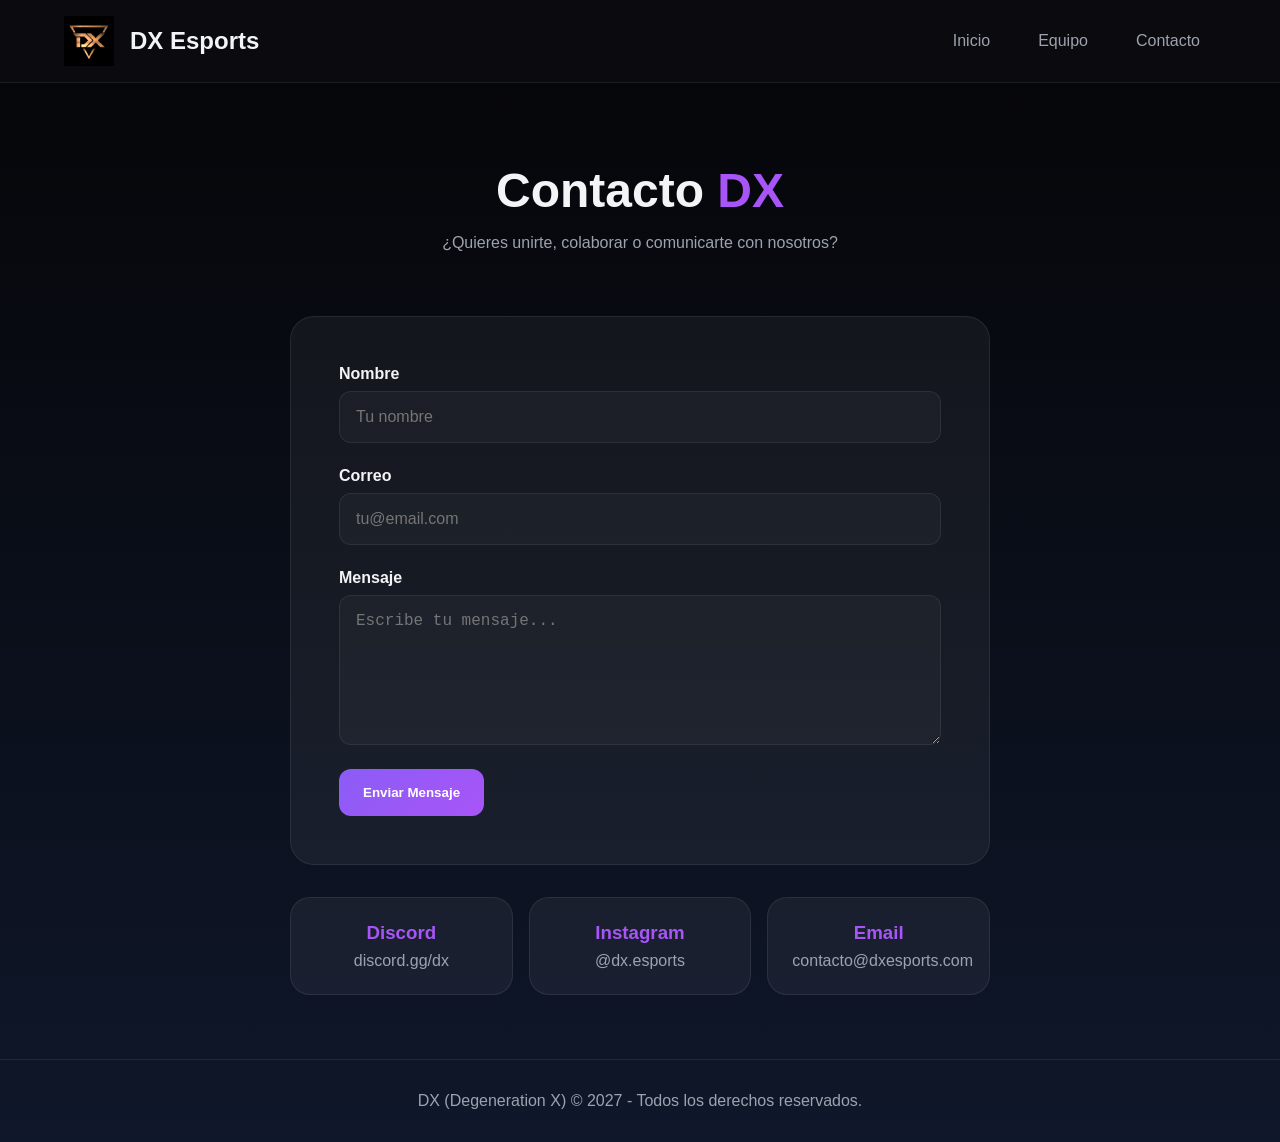
==== P.CONTACTO.html @ 366f817c "Commit profe" ====
<!DOCTYPE html>
<html lang="es">
<head>
    <meta charset="UTF-8">
    <meta name="viewport" content="width=device-width, initial-scale=1.0">
    <title>Contacto | DX Esports</title>

    <style>
        :root {
            --bg: #0a0a0f;
            --primary: #8b5cf6;
            --primary-light: #a855f7;
            --text: #f3f4f6;
            --text-secondary: #9ca3af;
            --card: rgba(255,255,255,0.05);
            --border: rgba(255,255,255,0.08);
        }

        *{
            margin:0;
            padding:0;
            box-sizing:border-box;
        }

        body{
            font-family:'Segoe UI',sans-serif;
            background:linear-gradient(180deg,#050507,#0f172a);
            color:var(--text);
            min-height:100vh;
        }

        .navbar{
            background:#0a0a0f;
            border-bottom:1px solid var(--border);
            padding:1rem 0;
        }

        .nav-container{
            width:min(1200px,90%);
            margin:auto;
            display:flex;
            justify-content:space-between;
            align-items:center;
        }

        .logo{
            display:flex;
            align-items:center;
            gap:1rem;
        }

        .logo img{
            width:50px;
        }

        .nav-links{
            display:flex;
            gap:1rem;
        }

        .nav-links a{
            color:var(--text-secondary);
            text-decoration:none;
            padding:.7rem 1rem;
            border-radius:999px;
            transition:.3s;
        }

        .nav-links a:hover{
            background:var(--primary);
            color:white;
        }

        .hero{
            text-align:center;
            padding:5rem 1rem 2rem;
        }

        .hero h1{
            font-size:3rem;
            margin-bottom:1rem;
        }

        .hero span{
            color:var(--primary-light);
        }

        .hero p{
            color:var(--text-secondary);
        }

        .contact-box{
            width:min(700px,90%);
            margin:2rem auto;
            background:var(--card);
            border:1px solid var(--border);
            border-radius:24px;
            padding:3rem;
        }

        .form-group{
            display:flex;
            flex-direction:column;
            margin-bottom:1.5rem;
        }

        label{
            margin-bottom:.5rem;
            font-weight:600;
        }

        input,
        textarea{
            padding:1rem;
            border-radius:12px;
            border:1px solid var(--border);
            background:rgba(255,255,255,0.03);
            color:white;
            font-size:1rem;
        }

        input:focus,
        textarea:focus{
            outline:none;
            border-color:var(--primary-light);
        }

        textarea{
            resize:vertical;
            min-height:150px;
        }

        .btn{
            background:linear-gradient(135deg,var(--primary),var(--primary-light));
            color:white;
            border:none;
            padding:1rem 1.5rem;
            border-radius:12px;
            cursor:pointer;
            font-weight:bold;
            transition:.3s;
        }

        .btn:hover{
            transform:translateY(-3px);
        }

        .socials{
            width:min(700px,90%);
            margin:2rem auto;
            display:grid;
            grid-template-columns:repeat(auto-fit,minmax(200px,1fr));
            gap:1rem;
        }

        .social-card{
            background:var(--card);
            border:1px solid var(--border);
            padding:1.5rem;
            border-radius:20px;
            text-align:center;
        }

        .social-card h3{
            color:var(--primary-light);
            margin-bottom:.5rem;
        }

        .social-card p{
            color:var(--text-secondary);
        }

        footer{
            margin-top:4rem;
            text-align:center;
            padding:2rem;
            border-top:1px solid var(--border);
            color:var(--text-secondary);
        }

        @media(max-width:768px){

            .nav-container{
                flex-direction:column;
                gap:1rem;
            }

            .nav-links{
                flex-wrap:wrap;
                justify-content:center;
            }

            .contact-box{
                padding:2rem;
            }
        }
    </style>
</head>
<body>

<nav class="navbar">

    <div class="nav-container">

        <div class="logo">
            <img src="logo.png" alt="DX Logo">
            <h2>DX Esports</h2>
        </div>

        <div class="nav-links">
            <a href="P.P.html">Inicio</a>
            <a href="P.EQUIPO.html">Equipo</a>
            <a href="P.CONTACTO.html">Contacto</a>
        </div>

    </div>
</nav>

<section class="hero">

    <h1>Contacto <span>DX</span></h1>

    <p>
        ¿Quieres unirte, colaborar o comunicarte con nosotros?
    </p>

</section>

<section class="contact-box">

    <form>

        <div class="form-group">
            <label>Nombre</label>
            <input type="text" placeholder="Tu nombre">
        </div>

        <div class="form-group">
            <label>Correo</label>
            <input type="email" placeholder="tu@email.com">
        </div>

        <div class="form-group">
            <label>Mensaje</label>
            <textarea placeholder="Escribe tu mensaje..."></textarea>
        </div>

        <button class="btn" type="submit">
            Enviar Mensaje
        </button>

    </form>

</section>

<section class="socials">

    <div class="social-card">
        <h3>Discord</h3>
        <p>discord.gg/dx</p>
    </div>

    <div class="social-card">
        <h3>Instagram</h3>
        <p>@dx.esports</p>
    </div>

    <div class="social-card">
        <h3>Email</h3>
        <p>contacto@dxesports.com</p>
    </div>

</section>

<footer>
    DX (Degeneration X) © 2027 - Todos los derechos reservados.
</footer>

</body>
</html>
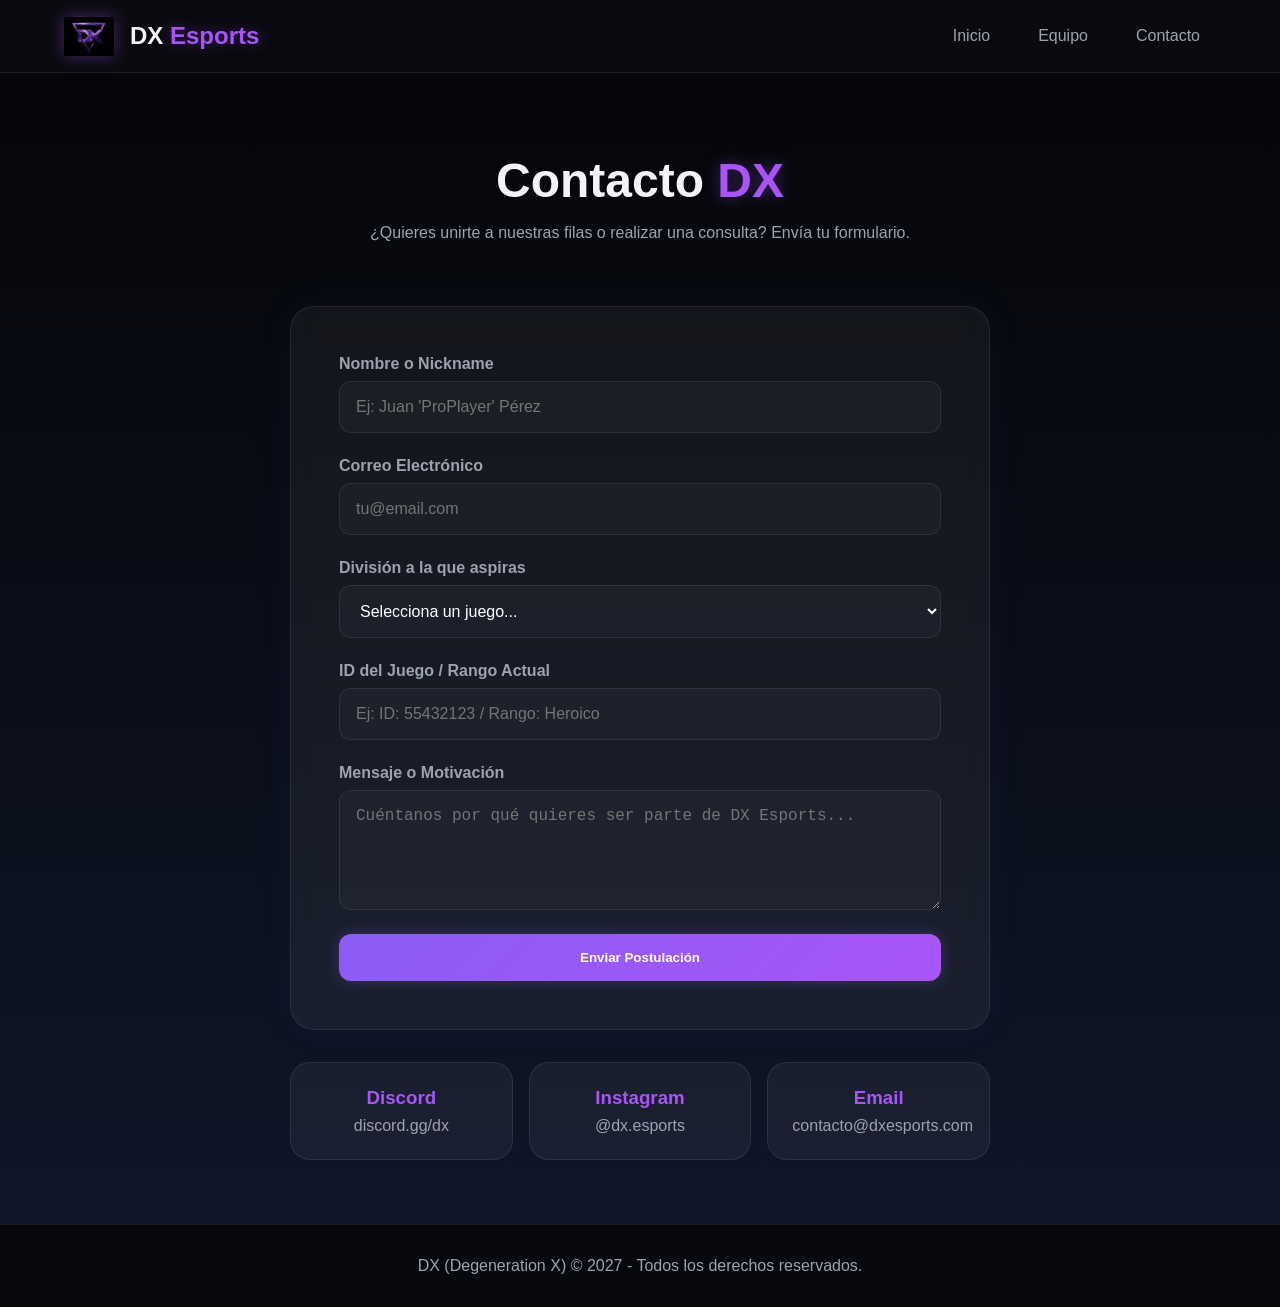
==== commit dec95b66: "P.CONTACTO.html UPGRADE" ====
--- a/P.CONTACTO.html
+++ b/P.CONTACTO.html
@@ -3,7 +3,7 @@
 <head>
     <meta charset="UTF-8">
     <meta name="viewport" content="width=device-width, initial-scale=1.0">
-    <title>Contacto | DX Esports</title>
+    <title>Contacto y Reclutamiento | DX Esports</title>
 
     <style>
         :root {
@@ -14,6 +14,7 @@
             --text-secondary: #9ca3af;
             --card: rgba(255,255,255,0.05);
             --border: rgba(255,255,255,0.08);
+            --primary-glow: rgba(168, 85, 247, 0.4);
         }
 
         *{
@@ -33,6 +34,10 @@
             background:#0a0a0f;
             border-bottom:1px solid var(--border);
             padding:1rem 0;
+            position: sticky;
+            top: 0;
+            z-index: 1000;
+            backdrop-filter: blur(15px);
         }
 
         .nav-container{
@@ -51,6 +56,12 @@
 
         .logo img{
             width:50px;
+            filter: drop-shadow(0 0 8px var(--primary-glow));
+        }
+
+        .logo h2 span {
+            color: var(--primary-light);
+            text-shadow: 0 0 15px rgba(168, 85, 247, 0.4);
         }
 
         .nav-links{
@@ -67,8 +78,9 @@
         }
 
         .nav-links a:hover{
-            background:var(--primary);
-            color:white;
+            background: rgba(139, 92, 246, 0.1);
+            color: var(--primary-light);
+            text-shadow: 0 0 10px var(--primary-glow);
         }
 
         .hero{
@@ -83,6 +95,7 @@
 
         .hero span{
             color:var(--primary-light);
+            text-shadow: 0 0 15px rgba(168, 85, 247, 0.4);
         }
 
         .hero p{
@@ -96,6 +109,8 @@
             border:1px solid var(--border);
             border-radius:24px;
             padding:3rem;
+            backdrop-filter: blur(10px);
+            box-shadow: 0 0 40px rgba(139, 92, 246, 0.05);
         }
 
         .form-group{
@@ -107,9 +122,11 @@
         label{
             margin-bottom:.5rem;
             font-weight:600;
+            color: var(--text-secondary);
         }
 
         input,
+        select,
         textarea{
             padding:1rem;
             border-radius:12px;
@@ -117,20 +134,30 @@
             background:rgba(255,255,255,0.03);
             color:white;
             font-size:1rem;
+            transition: 0.3s;
+        }
+
+        /* Estilo para las opciones del select */
+        select option {
+            background: #0f172a;
+            color: white;
         }
 
         input:focus,
+        select:focus,
         textarea:focus{
             outline:none;
             border-color:var(--primary-light);
+            box-shadow: 0 0 10px rgba(168, 85, 247, 0.2);
         }
 
         textarea{
             resize:vertical;
-            min-height:150px;
+            min-height:120px;
         }
 
         .btn{
+            width: 100%;
             background:linear-gradient(135deg,var(--primary),var(--primary-light));
             color:white;
             border:none;
@@ -139,10 +166,12 @@
             cursor:pointer;
             font-weight:bold;
             transition:.3s;
+            box-shadow: 0 0 15px rgba(139, 92, 246, 0.3);
         }
 
         .btn:hover{
             transform:translateY(-3px);
+            box-shadow: 0 10px 20px var(--primary-glow);
         }
 
         .socials{
@@ -159,6 +188,12 @@
             padding:1.5rem;
             border-radius:20px;
             text-align:center;
+            transition: 0.3s;
+        }
+
+        .social-card:hover {
+            border-color: var(--primary-light);
+            transform: translateY(-5px);
         }
 
         .social-card h3{
@@ -176,10 +211,10 @@
             padding:2rem;
             border-top:1px solid var(--border);
             color:var(--text-secondary);
+            background: rgba(5, 5, 8, 0.8);
         }
 
         @media(max-width:768px){
-
             .nav-container{
                 flex-direction:column;
                 gap:1rem;
@@ -199,77 +234,80 @@
 <body>
 
 <nav class="navbar">
-
     <div class="nav-container">
-
         <div class="logo">
-            <img src="logo.png" alt="DX Logo">
-            <h2>DX Esports</h2>
-        </div>
-
+            <img src="logo2.png" alt="DX Logo">
+            <h2>DX <span>Esports</span></h2>
+        </div>
         <div class="nav-links">
-            <a href="P.P.html">Inicio</a>
-            <a href="P.EQUIPO.html">Equipo</a>
-            <a href="P.CONTACTO.html">Contacto</a>
-        </div>
-
+            <a href="index.html">Inicio</a>
+            <a href="equipo.html">Equipo</a>
+            <a href="contacto.html">Contacto</a>
+        </div>
     </div>
 </nav>
 
 <section class="hero">
-
     <h1>Contacto <span>DX</span></h1>
-
-    <p>
-        ¿Quieres unirte, colaborar o comunicarte con nosotros?
-    </p>
-
+    <p>¿Quieres unirte a nuestras filas o realizar una consulta? Envía tu formulario.</p>
 </section>
 
 <section class="contact-box">
-
-    <form>
-
-        <div class="form-group">
-            <label>Nombre</label>
-            <input type="text" placeholder="Tu nombre">
-        </div>
-
-        <div class="form-group">
-            <label>Correo</label>
-            <input type="email" placeholder="tu@email.com">
-        </div>
-
-        <div class="form-group">
-            <label>Mensaje</label>
-            <textarea placeholder="Escribe tu mensaje..."></textarea>
+    <!-- El atributo data-netlify="true" le indica a Netlify que procese este formulario automáticamente -->
+    <form name="reclutamiento-dx" method="POST" data-netlify="true">
+        
+        <div class="form-group">
+            <label for="nombre">Nombre o Nickname</label>
+            <input type="text" id="nombre" name="nombre" placeholder="Ej: Juan 'ProPlayer' Pérez" required>
+        </div>
+
+        <div class="form-group">
+            <label for="correo">Correo Electrónico</label>
+            <input type="email" id="correo" name="email" placeholder="tu@email.com" required>
+        </div>
+
+        <div class="form-group">
+            <label for="juego">División a la que aspiras</label>
+            <select id="juego" name="juego" required>
+                <option value="" disabled selected>Selecciona un juego...</option>
+                <option value="Free Fire">Free Fire</option>
+                <option value="Call of Duty Mobile">Call of Duty Mobile</option>
+                <option value="FC Mobile">FC Mobile</option>
+                <option value="Counter Strike 2">Counter Strike 2</option>
+                <option value="Consulta General">Solo consulta general</option>
+            </select>
+        </div>
+
+        <div class="form-group">
+            <label for="game-id">ID del Juego / Rango Actual</label>
+            <input type="text" id="game-id" name="game-id" placeholder="Ej: ID: 55432123 / Rango: Heroico">
+        </div>
+
+        <div class="form-group">
+            <label for="mensaje">Mensaje o Motivación</label>
+            <textarea id="mensaje" name="mensaje" placeholder="Cuéntanos por qué quieres ser parte de DX Esports..." required></textarea>
         </div>
 
         <button class="btn" type="submit">
-            Enviar Mensaje
+            Enviar Postulación
         </button>
 
     </form>
-
 </section>
 
 <section class="socials">
-
     <div class="social-card">
         <h3>Discord</h3>
         <p>discord.gg/dx</p>
     </div>
-
     <div class="social-card">
         <h3>Instagram</h3>
         <p>@dx.esports</p>
     </div>
-
     <div class="social-card">
         <h3>Email</h3>
         <p>contacto@dxesports.com</p>
     </div>
-
 </section>
 
 <footer>
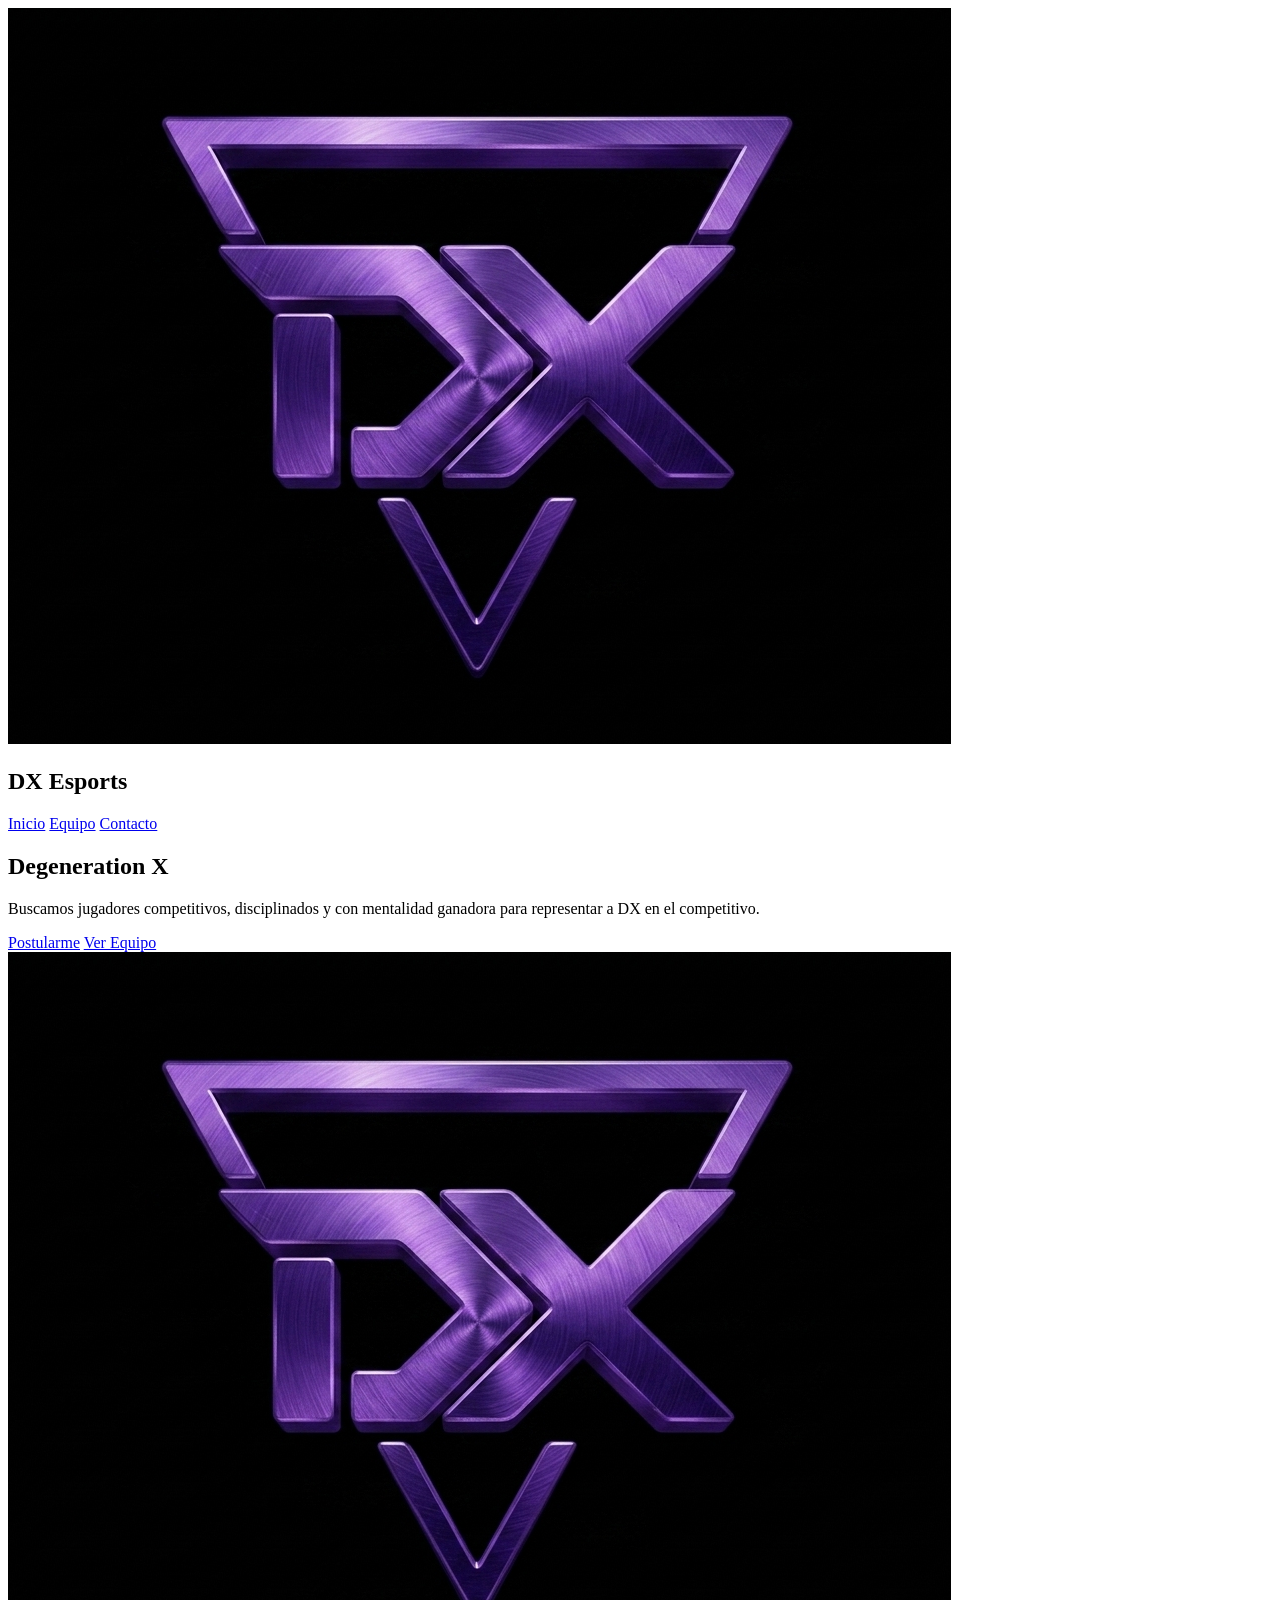
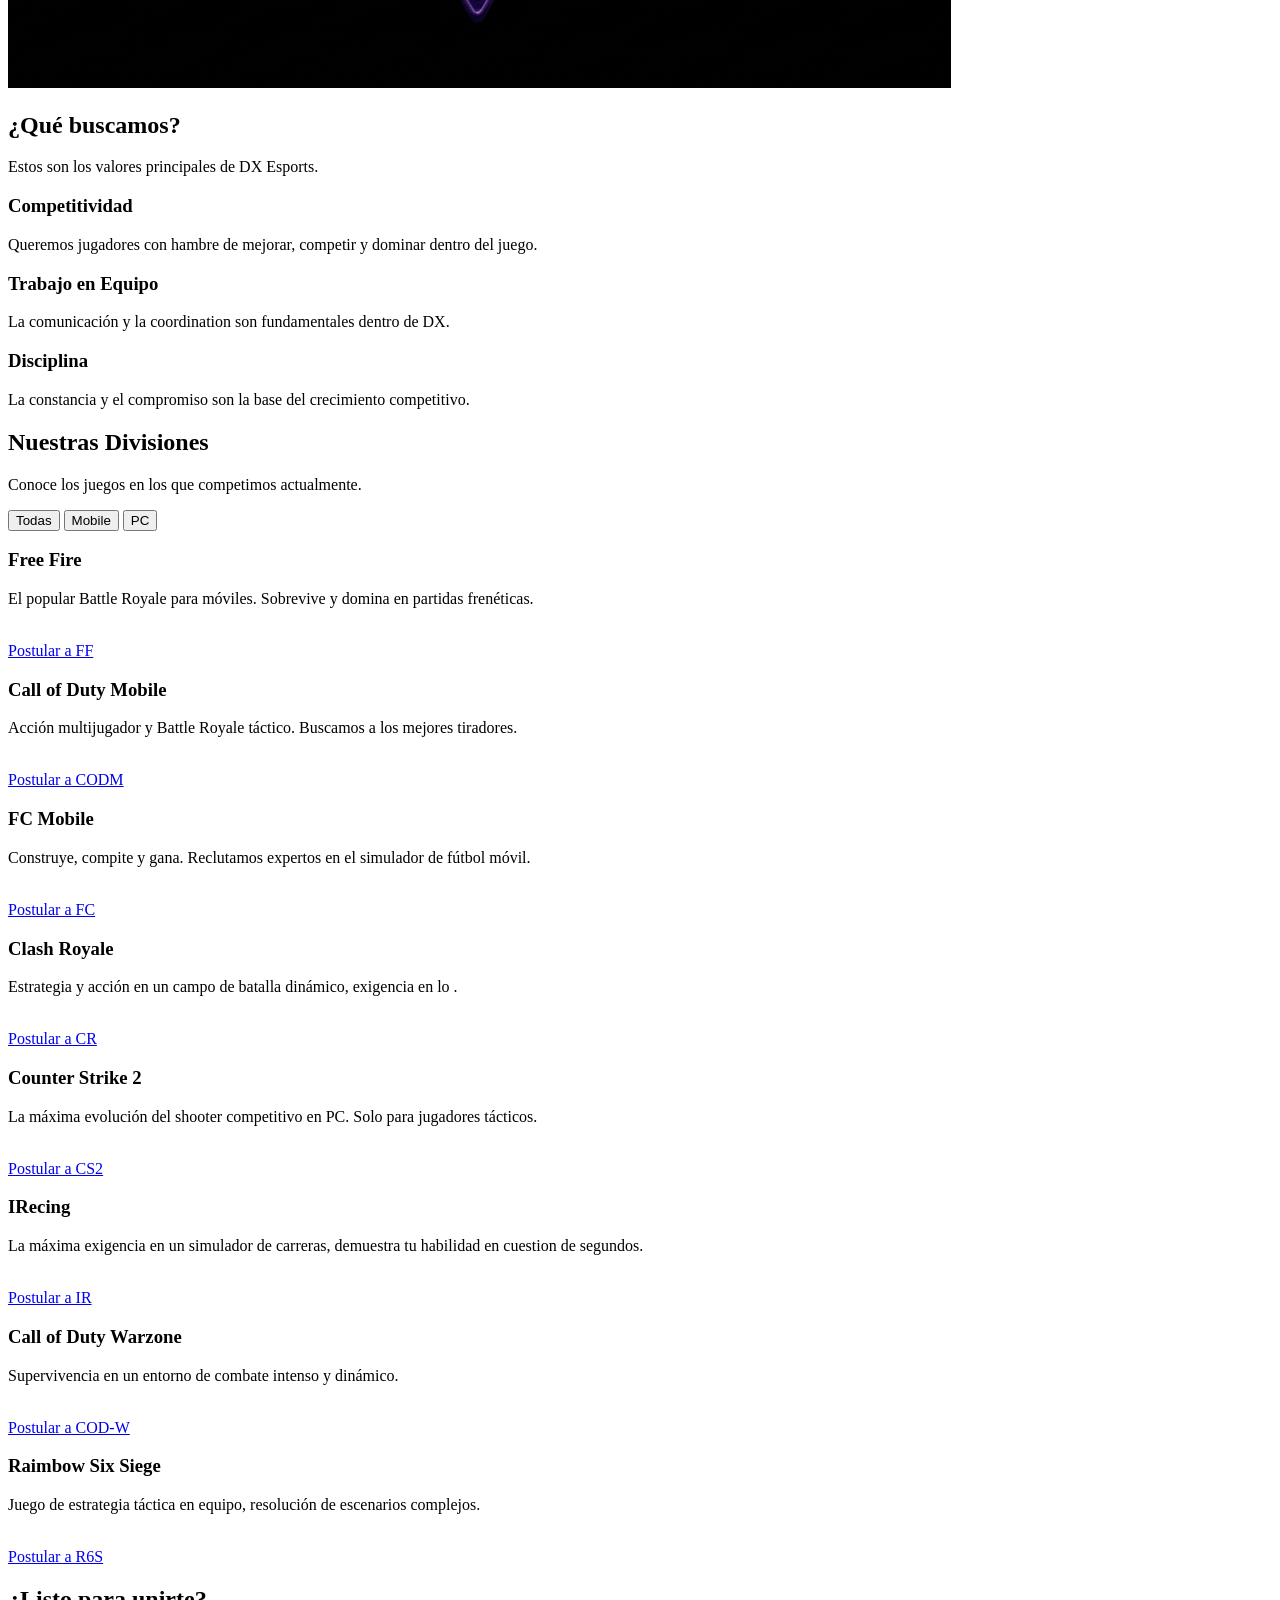
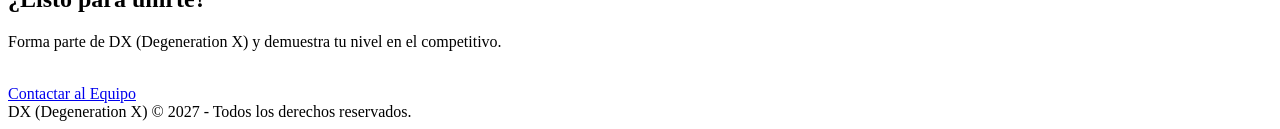
==== commit 82d45586: "Cambios de estructura" ====
--- a/P.CONTACTO.html
+++ b/P.CONTACTO.html
@@ -3,316 +3,137 @@
 <head>
     <meta charset="UTF-8">
     <meta name="viewport" content="width=device-width, initial-scale=1.0">
-    <title>Contacto y Reclutamiento | DX Esports</title>
 
-    <style>
-        :root {
-            --bg: #0a0a0f;
-            --primary: #8b5cf6;
-            --primary-light: #a855f7;
-            --text: #f3f4f6;
-            --text-secondary: #9ca3af;
-            --card: rgba(255,255,255,0.05);
-            --border: rgba(255,255,255,0.08);
-            --primary-glow: rgba(168, 85, 247, 0.4);
-        }
+    <title>DX Esports | Competitivo</title>
 
-        *{
-            margin:0;
-            padding:0;
-            box-sizing:border-box;
-        }
-
-        body{
-            font-family:'Segoe UI',sans-serif;
-            background:linear-gradient(180deg,#050507,#0f172a);
-            color:var(--text);
-            min-height:100vh;
-        }
-
-        .navbar{
-            background:#0a0a0f;
-            border-bottom:1px solid var(--border);
-            padding:1rem 0;
-            position: sticky;
-            top: 0;
-            z-index: 1000;
-            backdrop-filter: blur(15px);
-        }
-
-        .nav-container{
-            width:min(1200px,90%);
-            margin:auto;
-            display:flex;
-            justify-content:space-between;
-            align-items:center;
-        }
-
-        .logo{
-            display:flex;
-            align-items:center;
-            gap:1rem;
-        }
-
-        .logo img{
-            width:50px;
-            filter: drop-shadow(0 0 8px var(--primary-glow));
-        }
-
-        .logo h2 span {
-            color: var(--primary-light);
-            text-shadow: 0 0 15px rgba(168, 85, 247, 0.4);
-        }
-
-        .nav-links{
-            display:flex;
-            gap:1rem;
-        }
-
-        .nav-links a{
-            color:var(--text-secondary);
-            text-decoration:none;
-            padding:.7rem 1rem;
-            border-radius:999px;
-            transition:.3s;
-        }
-
-        .nav-links a:hover{
-            background: rgba(139, 92, 246, 0.1);
-            color: var(--primary-light);
-            text-shadow: 0 0 10px var(--primary-glow);
-        }
-
-        .hero{
-            text-align:center;
-            padding:5rem 1rem 2rem;
-        }
-
-        .hero h1{
-            font-size:3rem;
-            margin-bottom:1rem;
-        }
-
-        .hero span{
-            color:var(--primary-light);
-            text-shadow: 0 0 15px rgba(168, 85, 247, 0.4);
-        }
-
-        .hero p{
-            color:var(--text-secondary);
-        }
-
-        .contact-box{
-            width:min(700px,90%);
-            margin:2rem auto;
-            background:var(--card);
-            border:1px solid var(--border);
-            border-radius:24px;
-            padding:3rem;
-            backdrop-filter: blur(10px);
-            box-shadow: 0 0 40px rgba(139, 92, 246, 0.05);
-        }
-
-        .form-group{
-            display:flex;
-            flex-direction:column;
-            margin-bottom:1.5rem;
-        }
-
-        label{
-            margin-bottom:.5rem;
-            font-weight:600;
-            color: var(--text-secondary);
-        }
-
-        input,
-        select,
-        textarea{
-            padding:1rem;
-            border-radius:12px;
-            border:1px solid var(--border);
-            background:rgba(255,255,255,0.03);
-            color:white;
-            font-size:1rem;
-            transition: 0.3s;
-        }
-
-        /* Estilo para las opciones del select */
-        select option {
-            background: #0f172a;
-            color: white;
-        }
-
-        input:focus,
-        select:focus,
-        textarea:focus{
-            outline:none;
-            border-color:var(--primary-light);
-            box-shadow: 0 0 10px rgba(168, 85, 247, 0.2);
-        }
-
-        textarea{
-            resize:vertical;
-            min-height:120px;
-        }
-
-        .btn{
-            width: 100%;
-            background:linear-gradient(135deg,var(--primary),var(--primary-light));
-            color:white;
-            border:none;
-            padding:1rem 1.5rem;
-            border-radius:12px;
-            cursor:pointer;
-            font-weight:bold;
-            transition:.3s;
-            box-shadow: 0 0 15px rgba(139, 92, 246, 0.3);
-        }
-
-        .btn:hover{
-            transform:translateY(-3px);
-            box-shadow: 0 10px 20px var(--primary-glow);
-        }
-
-        .socials{
-            width:min(700px,90%);
-            margin:2rem auto;
-            display:grid;
-            grid-template-columns:repeat(auto-fit,minmax(200px,1fr));
-            gap:1rem;
-        }
-
-        .social-card{
-            background:var(--card);
-            border:1px solid var(--border);
-            padding:1.5rem;
-            border-radius:20px;
-            text-align:center;
-            transition: 0.3s;
-        }
-
-        .social-card:hover {
-            border-color: var(--primary-light);
-            transform: translateY(-5px);
-        }
-
-        .social-card h3{
-            color:var(--primary-light);
-            margin-bottom:.5rem;
-        }
-
-        .social-card p{
-            color:var(--text-secondary);
-        }
-
-        footer{
-            margin-top:4rem;
-            text-align:center;
-            padding:2rem;
-            border-top:1px solid var(--border);
-            color:var(--text-secondary);
-            background: rgba(5, 5, 8, 0.8);
-        }
-
-        @media(max-width:768px){
-            .nav-container{
-                flex-direction:column;
-                gap:1rem;
-            }
-
-            .nav-links{
-                flex-wrap:wrap;
-                justify-content:center;
-            }
-
-            .contact-box{
-                padding:2rem;
-            }
-        }
-    </style>
+    <link rel="stylesheet" href="styles.css">
 </head>
 <body>
 
-<nav class="navbar">
-    <div class="nav-container">
-        <div class="logo">
-            <img src="logo2.png" alt="DX Logo">
-            <h2>DX <span>Esports</span></h2>
+    <nav class="navbar">
+        <div class="nav-container">
+            <div class="logo">
+                <img src="logo2.png" alt="DX Logo">
+                <h2>DX <span>Esports</span></h2>
+            </div>
+            <div class="nav-links">
+                <a href="index.html" class="active">Inicio</a>
+                <a href="P.EQUIPO.html">Equipo</a>
+                <a href="P.CONTACTO.html">Contacto</a>
+            </div>
         </div>
-        <div class="nav-links">
-            <a href="index.html">Inicio</a>
-            <a href="equipo.html">Equipo</a>
-            <a href="contacto.html">Contacto</a>
+    </nav>
+
+    <section class="hero" id="inicio">
+        <div class="hero-text">
+            <h1><span>Degeneration</span> X</h1>
+            <p>Buscamos jugadores competitivos, disciplinados y con mentalidad ganadora para representar a DX en el competitivo.</p>
+            <div class="hero-buttons">
+                <a href="P.CONTACTO.html" class="btn btn-primary">Postularme</a>
+                <a href="P.EQUIPO.html" class="btn btn-secondary">Ver Equipo</a>
+            </div>
         </div>
-    </div>
-</nav>
+        <div class="hero-image">
+            <img src="logo2.png" alt="DX Esports">
+        </div>
+    </section>
 
-<section class="hero">
-    <h1>Contacto <span>DX</span></h1>
-    <p>¿Quieres unirte a nuestras filas o realizar una consulta? Envía tu formulario.</p>
-</section>
+    <section class="section" id="valores">
+        <div class="section-title">
+            <h2>¿Qué buscamos?</h2>
+            <p>Estos son los valores principales de DX Esports.</p>
+        </div>
+        <div class="cards">
+            <div class="card">
+                <h3>Competitividad</h3>
+                <p>Queremos jugadores con hambre de mejorar, competir y dominar dentro del juego.</p>
+            </div>
+            <div class="card">
+                <h3>Trabajo en Equipo</h3>
+                <p>La comunicación y la coordination son fundamentales dentro de DX.</p>
+            </div>
+            <div class="card">
+                <h3>Disciplina</h3>
+                <p>La constancia y el compromiso son la base del crecimiento competitivo.</p>
+            </div>
+        </div>
+    </section>
 
-<section class="contact-box">
-    <!-- El atributo data-netlify="true" le indica a Netlify que procese este formulario automáticamente -->
-    <form name="reclutamiento-dx" method="POST" data-netlify="true">
-        
-        <div class="form-group">
-            <label for="nombre">Nombre o Nickname</label>
-            <input type="text" id="nombre" name="nombre" placeholder="Ej: Juan 'ProPlayer' Pérez" required>
+    <section class="section" id="juegos">
+        <div class="section-title">
+            <h2>Nuestras Divisiones</h2>
+            <p>Conoce los juegos en los que competimos actualmente.</p>
         </div>
 
-        <div class="form-group">
-            <label for="correo">Correo Electrónico</label>
-            <input type="email" id="correo" name="email" placeholder="tu@email.com" required>
+        <div class="filter-container">
+            <button class="filter-btn active" data-filter="all">Todas</button>
+            <button class="filter-btn" data-filter="mobile">Mobile</button>
+            <button class="filter-btn" data-filter="pc">PC</button>
         </div>
 
-        <div class="form-group">
-            <label for="juego">División a la que aspiras</label>
-            <select id="juego" name="juego" required>
-                <option value="" disabled selected>Selecciona un juego...</option>
-                <option value="Free Fire">Free Fire</option>
-                <option value="Call of Duty Mobile">Call of Duty Mobile</option>
-                <option value="FC Mobile">FC Mobile</option>
-                <option value="Counter Strike 2">Counter Strike 2</option>
-                <option value="Consulta General">Solo consulta general</option>
-            </select>
+        <div class="cards" id="games-grid">
+            <div class="card" id="free-fire" data-platform="mobile">
+                <h3>Free Fire</h3>
+                <p>El popular Battle Royale para móviles. Sobrevive y domina en partidas frenéticas.</p>
+                <br>
+                <a href="P.CONTACTO.html" class="btn btn-secondary btn-sm">Postular a FF</a>
+            </div>
+            <div class="card" id="cod-mobile" data-platform="mobile">
+                <h3>Call of Duty Mobile</h3>
+                <p>Acción multijugador y Battle Royale táctico. Buscamos a los mejores tiradores.</p>
+                <br>
+                <a href="P.CONTACTO.html" class="btn btn-secondary btn-sm">Postular a CODM</a>
+            </div>
+            <div class="card" id="fc-mobile" data-platform="mobile">
+                <h3>FC Mobile</h3>
+                <p>Construye, compite y gana. Reclutamos expertos en el simulador de fútbol móvil.</p>
+                <br>
+                <a href="P.CONTACTO.html" class="btn btn-secondary btn-sm">Postular a FC</a>
+            </div>
+            <div class="card" id="CR" data-platform="mobile">
+                <h3>Clash Royale</h3>
+                <p>Estrategia y acción en un campo de batalla dinámico, exigencia en lo .</p>
+                <br>
+                <a href="P.CONTACTO.html" class="btn btn-secondary btn-sm">Postular a CR</a>
+            </div>
+            <div class="card" id="cs2" data-platform="pc">
+                <h3>Counter Strike 2</h3>
+                <p>La máxima evolución del shooter competitivo en PC. Solo para jugadores tácticos.</p>
+                <br>
+                <a href="P.CONTACTO.html" class="btn btn-secondary btn-sm">Postular a CS2</a>
+            </div>
+                <div class="card" id="IR" data-platform="pc">
+                <h3>IRecing</h3>
+                <p>La máxima exigencia en un simulador de carreras, demuestra tu habilidad en cuestion de segundos.</p>
+                <br>
+                <a href="P.CONTACTO.html" class="btn btn-secondary btn-sm">Postular a IR</a>
+            </div>
+                <div class="card" id="COD-W" data-platform="pc">
+                <h3>Call of Duty Warzone</h3>
+                <p>Supervivencia en un entorno de combate intenso y dinámico.</p>
+                <br>
+                <a href="P.CONTACTO.html" class="btn btn-secondary btn-sm">Postular a COD-W</a>
+            </div>
+                <div class="card" id="R6S" data-platform="pc">
+                <h3>Raimbow Six Siege</h3>
+                <p>Juego de estrategia táctica en equipo, resolución de escenarios complejos.</p>
+                <br>
+                <a href="P.CONTACTO.html" class="btn btn-secondary btn-sm">Postular a R6S</a>
+            </div>
         </div>
+    </section>
 
-        <div class="form-group">
-            <label for="game-id">ID del Juego / Rango Actual</label>
-            <input type="text" id="game-id" name="game-id" placeholder="Ej: ID: 55432123 / Rango: Heroico">
-        </div>
+    <section class="cta">
+        <h2>¿Listo para unirte?</h2>
+        <p>Forma parte de DX (Degeneration X) y demuestra tu nivel en el competitivo.</p>
+        <br>
+        <a href="P.CONTACTO.html" class="btn btn-primary">Contactar al Equipo</a>
+    </section>
 
-        <div class="form-group">
-            <label for="mensaje">Mensaje o Motivación</label>
-            <textarea id="mensaje" name="mensaje" placeholder="Cuéntanos por qué quieres ser parte de DX Esports..." required></textarea>
-        </div>
+    <footer>
+        DX (Degeneration X) © 2027 - Todos los derechos reservados.
+    </footer>
 
-        <button class="btn" type="submit">
-            Enviar Postulación
-        </button>
-
-    </form>
-</section>
-
-<section class="socials">
-    <div class="social-card">
-        <h3>Discord</h3>
-        <p>discord.gg/dx</p>
-    </div>
-    <div class="social-card">
-        <h3>Instagram</h3>
-        <p>@dx.esports</p>
-    </div>
-    <div class="social-card">
-        <h3>Email</h3>
-        <p>contacto@dxesports.com</p>
-    </div>
-</section>
-
-<footer>
-    DX (Degeneration X) © 2027 - Todos los derechos reservados.
-</footer>
-
+    <script src="script.js"></script>
 </body>
 </html>
